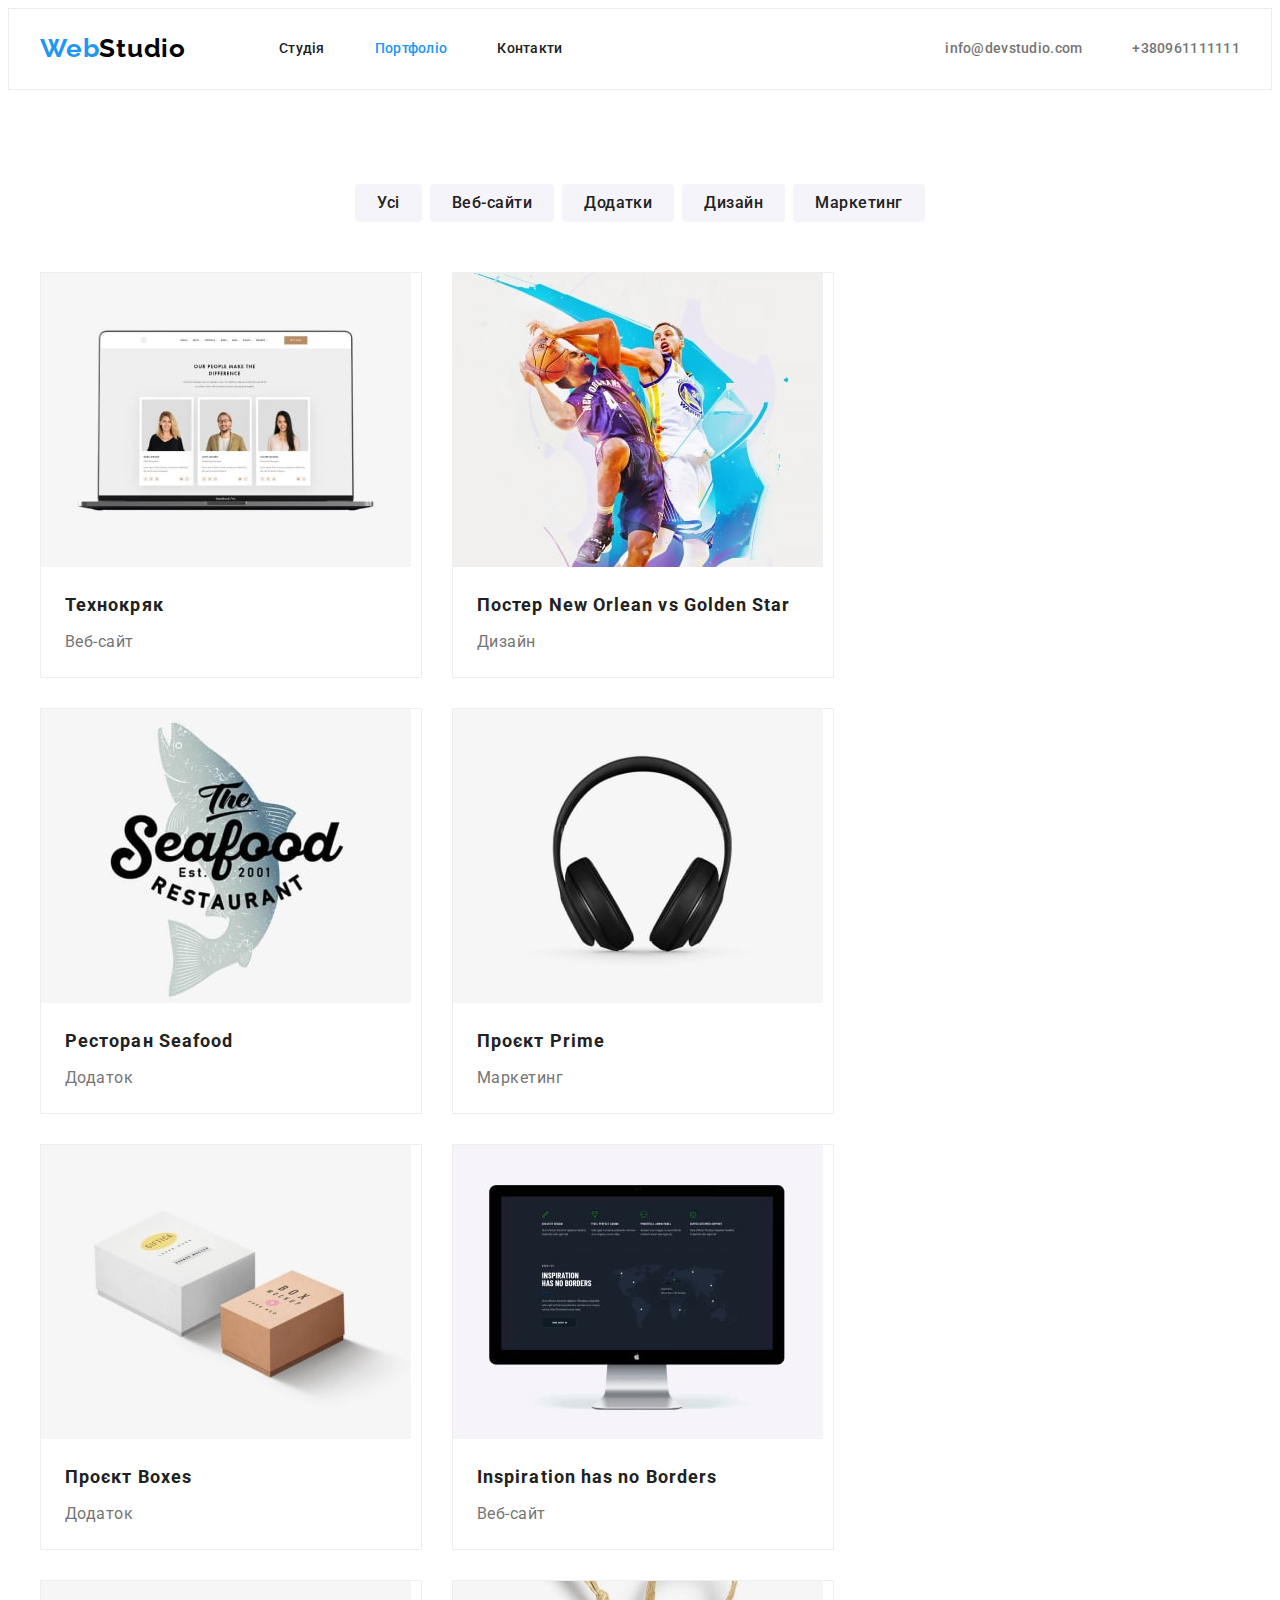
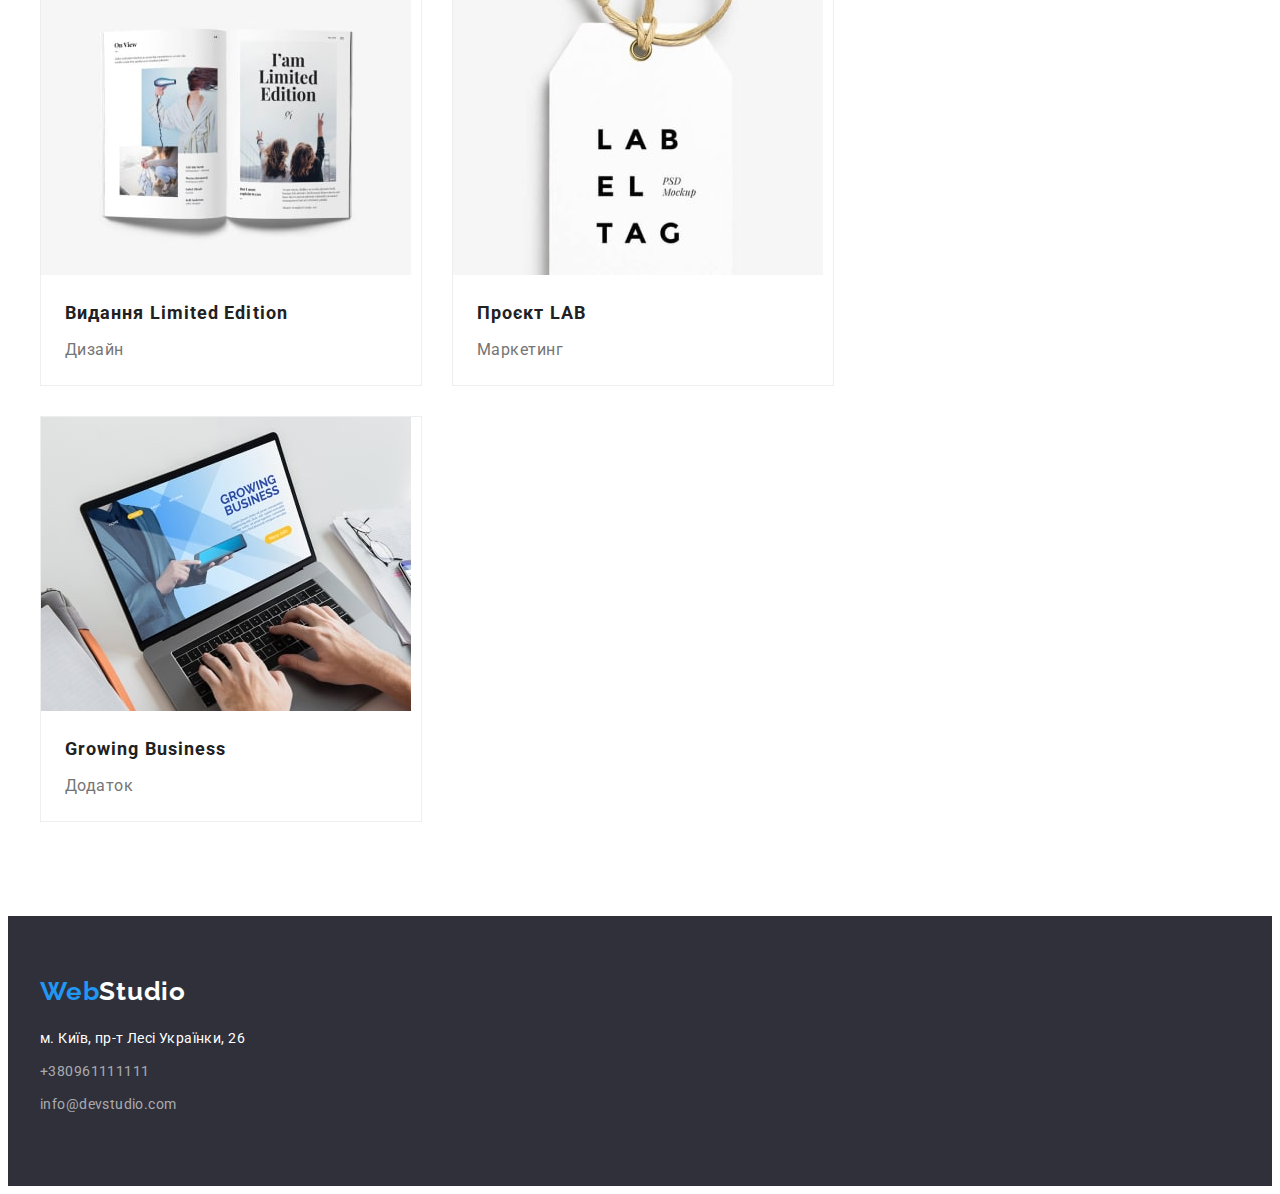
==== portfolio.html @ 2e411c05 "Склоновано файли" ====
<!DOCTYPE html>
<html lang="uk">
  <head>
    <meta charset="UTF-8" />
    <meta http-equiv="X-UA-Compatible" content="IE=edge" />
    <meta name="viewport" content="width=device-width, initial-scale=1.0" />
    <title>Document</title>
    <link rel="preconnect" href="https://fonts.googleapis.com" />
    <link rel="preconnect" href="https://fonts.gstatic.com" crossorigin />
    <link
      href="https://fonts.googleapis.com/css2?family=Raleway:wght@700&family=Roboto:wght@400;500;700;900&display=swap"
      rel="stylesheet"
    />
    <link
      rel="stylesheet"
      href="https://cdnjs.cloudflare.com/ajax/libs/modern-normalize/1.1.0/modern-normalize.min.css"
      integrity="sha512-wpPYUAdjBVSE4KJnH1VR1HeZfpl1ub8YT/NKx4PuQ5NmX2tKuGu6U/JRp5y+Y8XG2tV+wKQpNHVUX03MfMFn9Q=="
      crossorigin="anonymous"
      referrerpolicy="no-referrer"
    />
    <link rel="stylesheet" href="./css/styles.css" />
  </head>
  <body>
    <!-- HEADER -->
    <header class="header">
      <div class="container">
        <nav>
          <a href="/" class="header-logo link" lang="en"
            ><span class="logo-accent">Web</span>Studio</a
          >
          <ul class="header-list list">
            <li class="header-item">
              <a class="header-link link" href="./index.html">Студія</a>
            </li>
            <li class="header-item">
              <a class="header-link link current" href="/">Портфоліо</a>
            </li>
            <li class="header-item">
              <a class="header-link link" href="">Контакти </a>
            </li>
          </ul>
        </nav>
        <ul class="header-contacts list">
          <li class="contacts-item">
            <a class="header-link link" href="mailto:info@devstudio.com"
              >info@devstudio.com</a
            >
          </li>
          <li class="contacts-item">
            <a class="header-link link" href="tel:+380961111111"
              >+380961111111</a
            >
          </li>
        </ul>
      </div>
    </header>
    <!-- MAIN -->
    <main>
      <section class="portfolio section">
        <div class="container">
          <h1 class="visually-hidden">Портфоліо</h1>
          <ul class="filter-btn-list list">
            <li><button class="filter-btn" type="button">Усі</button></li>
            <li><button class="filter-btn" type="button">Веб-сайти</button></li>
            <li><button class="filter-btn" type="button">Додатки</button></li>
            <li><button class="filter-btn" type="button">Дизайн</button></li>
            <li><button class="filter-btn" type="button">Маркетинг</button></li>
          </ul>
          <ul class="portfolio-list list">
            <li class="portfolio-item">
              <a class="link" href="">
                <img
                  src="./images/portfolio1.jpg"
                  alt="ноутбук"
                  width="370"
                  height="294"
                />
                <div class="portfolio-content">
                  <h2 class="portfolio-title">Технокряк</h2>
                  <p class="portfolio-text">Веб-сайт</p>
                </div>
              </a>
            </li>
            <li class="portfolio-item">
              <a class="link" href="">
                <img
                  src="./images/portfolio2.jpg"
                  alt="баскетболісти"
                  width="370"
                  height="294"
                />
                <div class="portfolio-content">
                  <h2 class="portfolio-title">
                    Постер <span lang="en">New Orlean vs Golden Star</span>
                  </h2>
                  <p class="portfolio-text">Дизайн</p>
                </div>
              </a>
            </li>
            <li class="portfolio-item">
              <a class="link" href="">
                <img
                  src="./images/portfolio3.jpg"
                  alt="емблема ресторану"
                  width="370"
                  height="294"
                />
                <div class="portfolio-content">
                  <h2 class="portfolio-title">
                    Ресторан <span lang="en">Seafood</span>
                  </h2>
                  <p class="portfolio-text">Додаток</p>
                </div>
              </a>
            </li>
            <li class="portfolio-item">
              <a class="link" href="">
                <img
                  src="./images/portfolio4.jpg"
                  alt="навушники"
                  width="370"
                  height="294"
                />
                <div class="portfolio-content">
                  <h2 class="portfolio-title">
                    Проєкт <span lang="en">Prime</span>
                  </h2>
                  <p class="portfolio-text">Маркетинг</p>
                </div>
              </a>
            </li>
            <li class="portfolio-item">
              <a class="link" href="">
                <img
                  src="./images/portfolio5.jpg"
                  alt="коробки"
                  width="370"
                  height="294"
                />
                <div class="portfolio-content">
                  <h2 class="portfolio-title">
                    Проєкт <span lang="en">Boxes</span>
                  </h2>
                  <p class="portfolio-text">Додаток</p>
                </div>
              </a>
            </li>
            <li class="portfolio-item">
              <a class="link" href="">
                <img
                  src="./images/portfolio6.jpg"
                  alt="монітор"
                  width="370"
                  height="294"
                />
                <div class="portfolio-content">
                  <h2 class="portfolio-title" lang="en">
                    Inspiration has no Borders
                  </h2>
                  <p class="portfolio-text">Веб-сайт</p>
                </div>
              </a>
            </li>
            <li class="portfolio-item">
              <a class="link" href="">
                <img
                  src="./images/portfolio7.jpg"
                  alt="книга"
                  width="370"
                  height="294"
                />
                <div class="portfolio-content">
                  <h2 class="portfolio-title">
                    Видання <span lang="en">Limited Edition</span>
                  </h2>
                  <p class="portfolio-text">Дизайн</p>
                </div>
              </a>
            </li>
            <li class="portfolio-item">
              <a class="link" href="">
                <img
                  src="./images/portfolio8.jpg"
                  alt="ярлик"
                  width="370"
                  height="294"
                />
                <div class="portfolio-content">
                  <h2 class="portfolio-title">
                    Проєкт <span lang="en">LAB</span>
                  </h2>
                  <p class="portfolio-text">Маркетинг</p>
                </div>
              </a>
            </li>
            <li class="portfolio-item">
              <a class="link" href="">
                <img
                  src="./images/portfolio9.jpg"
                  alt="руки на ноутбуці"
                  width="370"
                  height="294"
                />
                <div class="portfolio-content">
                  <h2 class="portfolio-title" lang="en">Growing Business</h2>
                  <p class="portfolio-text">Додаток</p>
                </div>
              </a>
            </li>
          </ul>
        </div>
      </section>
    </main>
    <!-- FOOTER -->
    <footer class="footer">
      <div class="container">
        <a class="footer-logo link" href="/"
          ><span class="logo-accent">Web</span>Studio</a
        >
        <address class="footer-address">
          <ul class="list">
            <li class="footer-item">
              <a
                class="link"
                href="https://goo.gl/maps/n65HcsuPfZMH7TJv9"
                target="_blank"
                rel="noopener noreferrer"
                >м. Київ, пр-т Лесі Українки, 26</a
              >
            </li>
            <li class="footer-item">
              <a class="footer-contacts link" href="tel:+380961111111"
                >+380961111111</a
              >
            </li>
            <li class="footer-item">
              <a class="footer-contacts link" href="mailto:info@devstudio.com"
                >info@devstudio.com</a
              >
            </li>
          </ul>
        </address>
      </div>
    </footer>
  </body>
</html>
---- css/styles.css ----
:root {
  --main-color-light: #ffffff;
  --second-color-dark: #212121;
  --second-color-bgc: #f5f4fa;
  --main-text-color: #757575;
  --accent-bgc: #2f303a;
  --accent-color: #2196f3;
  --accent-active: #188ce8;
  --main-font: "Roboto", sans-serif;
}

p,
h1,
h2,
h3,
h4,
h5,
h6 {
  margin: 0;
}

ul {
  margin: 0;
  padding-left: 0;
  list-style: none;
}

img {
  display: block;
  max-width: 100%;
  height: auto;
}

.container {
  width: 1200px;
  padding-left: 15px;
  padding-right: 15px;
  margin: 0 auto;
}

body {
  font-family: var(--main-font);
  font-size: 14px;
  color: var(--main-text-color);
  background-color: var(--main-color-light);
}

.list {
  list-style: none;
}

.link {
  text-decoration: none;
  color: inherit;
}

.visually-hidden {
  position: absolute;
  white-space: nowrap;
  width: 1px;
  height: 1px;
  overflow: hidden;
  border: 0;
  padding: 0;
  clip: rect(0 0 0 0);
  clip-path: inset(50%);
  margin: -1px;
}

.btn {
  font-family: inherit;
  font-weight: 700;
  font-size: 16px;
  line-height: 1.88;
  letter-spacing: 0.06em;
  color: var(--main-color-light);
  background-color: var(--accent-color);
  border: none;
  cursor: pointer;
}

.btn:focus,
.btn:hover {
  background-color: var(--accent-active);
}

/* .btn:active {
  background-color: var(--accent-active);
} */

.filter-btn {
  padding: 6px 22px;
  font-family: inherit;
  font-weight: 500;
  font-size: 16px;
  line-height: 1.63;
  text-align: center;
  letter-spacing: 0.03em;
  color: var(--second-color-dark);
  background-color: var(--second-color-bgc);
  border: none;
  border-radius: 4px;
  cursor: pointer;
}

.filter-btn:focus,
.filter-btn:hover {
  box-shadow: 0px 3px 1px rgba(0, 0, 0, 0.1), 0px 1px 2px rgba(0, 0, 0, 0.08),
    0px 2px 2px rgba(0, 0, 0, 0.12);
  background-color: var(--accent-color);
  color: var(--main-color-light);
}

.section {
  padding: 94px 0;
}

/*-------------------------- HEADER --------------------------*/

.header {
  /* padding: 24px 0 25px 0; */
  border: 1px solid #ececec;
}

.header .container {
  display: flex;
  align-items: center;
}

.container nav {
  display: flex;
  align-items: center;
}

.header-logo {
  margin-right: 93px;
  padding: 24px 0 25px;
  font-family: "Raleway", sans-serif;
  font-weight: 700;
  font-size: 26px;
  line-height: 1.19;
  letter-spacing: 0.03em;
  color: black;
}

.logo-accent {
  color: var(--accent-color);
}

.header-list {
  display: flex;
  gap: 50px;
}

.header-link {
  padding: 32px 0;
}

.header-link:hover,
.header-link:focus {
  color: var(--accent-color);
}

.header-item {
  font-weight: 500;
  line-height: 1.14;
  letter-spacing: 0.02em;
  color: var(--second-color-dark);
}

.header-contacts {
  display: flex;
  gap: 50px;
  margin-left: auto;
}

.contacts-item {
  font-weight: 500;
  line-height: 1.14;
  letter-spacing: 0.02em;
}

.header-list .current {
  color: var(--accent-color);
}

/*-------------------------- HERO --------------------------*/

.hero {
  background-color: var(--accent-bgc);
  padding: 200px 0px;
  text-align: center;
}

.hero-title {
  font-weight: 900;
  font-size: 44px;
  line-height: 1.36;
  text-align: center;
  letter-spacing: 0.06em;
  text-transform: uppercase;
  color: var(--main-color-light);
  max-width: 696px;
  margin: 0 auto 30px;
}

.hero-btn {
  display: inline-block;
  padding: 10px 32px;
  background: #2196f3;
  box-shadow: 0px 4px 4px rgba(0, 0, 0, 0.15);
  border-radius: 4px;
}

/*-------------------------- BENEFITS --------------------------*/

.benefits-title {
  font-size: 14px;
  line-height: 1.14;
  letter-spacing: 0.03em;
  text-transform: uppercase;
  color: var(--second-color-dark);
}

.benefits-list {
  display: flex;
  gap: 30px;
}

.benefits-title {
  margin-bottom: 10px;
}

.benefits-items {
  width: calc((100% - 90px) / 4);
  line-height: 1.71;
  letter-spacing: 0.03em;
}

/*-------------------------- SERVICES --------------------------*/

.services {
  padding-bottom: 94px;
}

.section-title {
  font-size: 36px;
  line-height: 1.66;
  text-align: center;
  letter-spacing: 0.03em;
  color: var(--second-color-dark);
  padding-bottom: 50px;
}

.section-list {
  display: flex;
  gap: 30px;
}

/*-------------------------- TEAM --------------------------*/

.team {
  background-color: var(--second-color-bgc);
}

.team-item-content {
  padding: 30px;
}

.team-list {
  display: flex;
  gap: 30px;
}

.team-title {
  margin-bottom: 10px;
  font-weight: 500;
  font-size: 16px;
  line-height: 1.19;
  letter-spacing: 0.03em;
  text-align: center;
  color: var(--second-color-dark);
}

.team-text {
  text-align: center;
}

.team-item {
  background-color: #ffffff;
  box-shadow: 0px 1px 3px rgba(0, 0, 0, 0.12), 0px 1px 1px rgba(0, 0, 0, 0.14),
    0px 2px 1px rgba(0, 0, 0, 0.2);
  border-radius: 0px 0px 4px 4px;
}

/*-------------------------- FOOTER --------------------------*/

.footer {
  background-color: var(--accent-bgc);
  padding: 60px 0;
}

.footer-logo {
  display: inline-block;
  font-family: "Raleway", sans-serif;
  font-weight: 700;
  font-size: 26px;
  line-height: 1.19;
  letter-spacing: 0.03em;
  color: #ffffff;
  margin-bottom: 20px;
}

.footer-item {
  margin-bottom: 9px;
}

.footer-address {
  font-style: normal;
  line-height: 1.71;
  letter-spacing: 0.03em;
  color: #ffffff;
}

.footer-contacts {
  color: rgba(255, 255, 255, 0.6);
}

.footer-list .link:hover,
.footer-list .link:focus {
  color: var(--accent-color);
}

/*-------------------------- PORTFOLIO --------------------------*/

.filter-btn-list {
  display: flex;
  justify-content: center;
  gap: 8px;
  margin-bottom: 50px;
}

.portfolio-list {
  display: flex;
  flex-wrap: wrap;
  gap: 30px;
}

.portfolio-item {
  width: calc((100% - 60px) / 3);

  border: 1px solid #eeeeee;
}

.portfolio-content {
  padding: 20px 24px;
}

.portfolio-title {
  margin-bottom: 4px;
  font-size: 18px;
  line-height: 2;
  letter-spacing: 0.06em;
  color: var(--second-color-dark);
}

.portfolio-text {
  font-size: 16px;
  line-height: 1.88;
  letter-spacing: 0.03em;
}
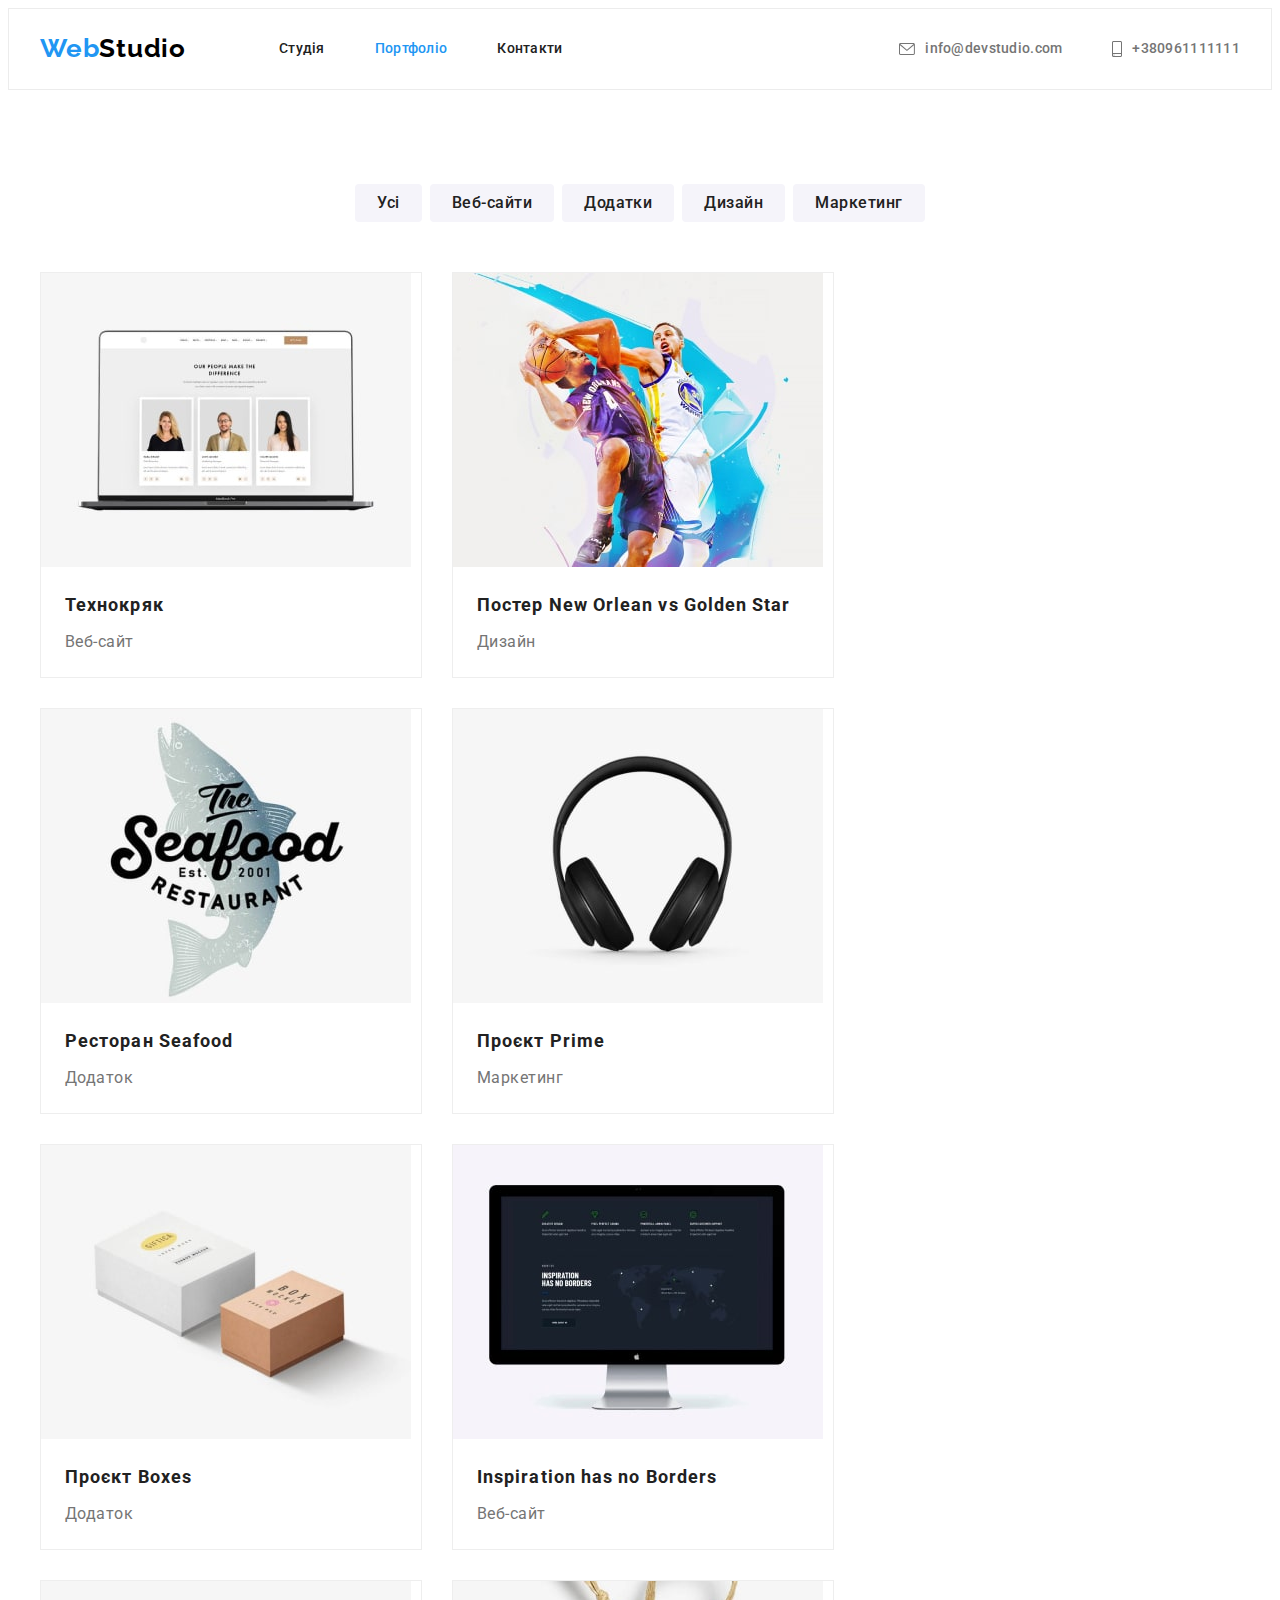
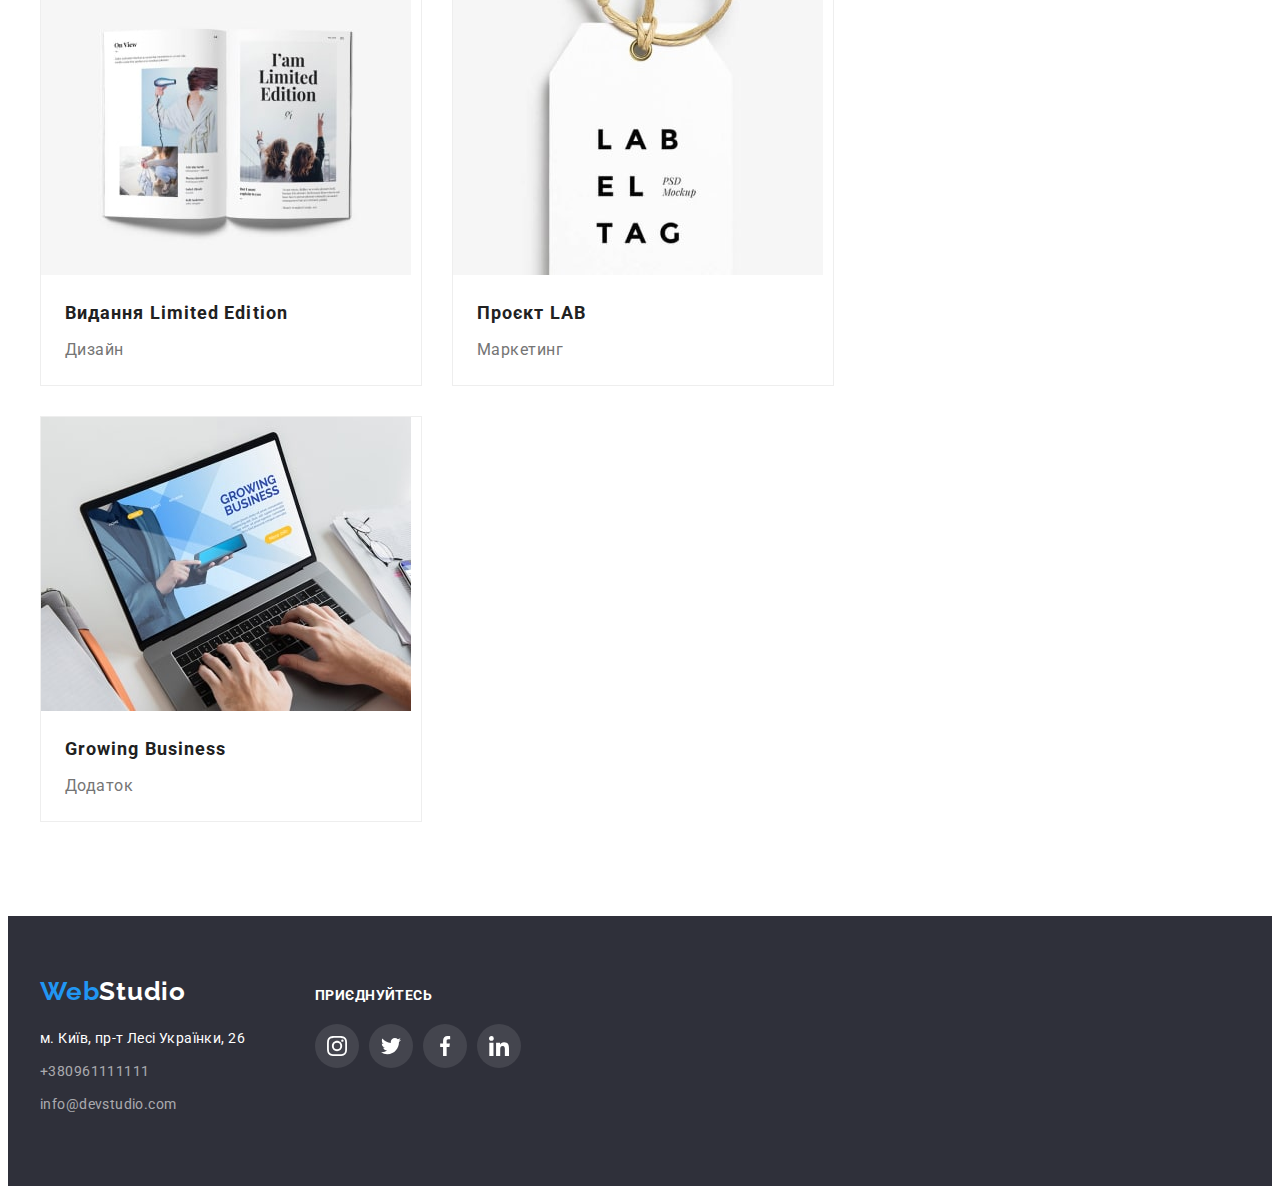
==== commit 70d54c45: "Додано усе по ДЗ" ====
--- a/portfolio.html
+++ b/portfolio.html
@@ -24,7 +24,7 @@
     <!-- HEADER -->
     <header class="header">
       <div class="container">
-        <nav>
+        <nav class="nav">
           <a href="/" class="header-logo link" lang="en"
             ><span class="logo-accent">Web</span>Studio</a
           >
@@ -33,7 +33,9 @@
               <a class="header-link link" href="./index.html">Студія</a>
             </li>
             <li class="header-item">
-              <a class="header-link link current" href="/">Портфоліо</a>
+              <a class="header-link link current" href="./portfolio.html"
+                >Портфоліо</a
+              >
             </li>
             <li class="header-item">
               <a class="header-link link" href="">Контакти </a>
@@ -42,14 +44,20 @@
         </nav>
         <ul class="header-contacts list">
           <li class="contacts-item">
-            <a class="header-link link" href="mailto:info@devstudio.com"
-              >info@devstudio.com</a
-            >
+            <a class="header-link link" href="mailto:info@devstudio.com">
+              <svg class="icon" width="16" height="12">
+                <use href="./images/sprite.svg#envelope"></use>
+              </svg>
+              info@devstudio.com
+            </a>
           </li>
           <li class="contacts-item">
-            <a class="header-link link" href="tel:+380961111111"
-              >+380961111111</a
-            >
+            <a class="header-link link" href="tel:+380961111111">
+              <svg class="icon" width="10" height="16">
+                <use href="./images/sprite.svg#smartphone"></use>
+              </svg>
+              +380961111111
+            </a>
           </li>
         </ul>
       </div>
@@ -214,32 +222,67 @@
     <!-- FOOTER -->
     <footer class="footer">
       <div class="container">
-        <a class="footer-logo link" href="/"
-          ><span class="logo-accent">Web</span>Studio</a
-        >
-        <address class="footer-address">
-          <ul class="list">
-            <li class="footer-item">
-              <a
-                class="link"
-                href="https://goo.gl/maps/n65HcsuPfZMH7TJv9"
-                target="_blank"
-                rel="noopener noreferrer"
-                >м. Київ, пр-т Лесі Українки, 26</a
-              >
-            </li>
-            <li class="footer-item">
-              <a class="footer-contacts link" href="tel:+380961111111"
-                >+380961111111</a
-              >
-            </li>
-            <li class="footer-item">
-              <a class="footer-contacts link" href="mailto:info@devstudio.com"
-                >info@devstudio.com</a
-              >
-            </li>
-          </ul>
-        </address>
+        <div class="footer-container">
+          <a class="footer-logo link" href="/"
+            ><span class="logo-accent">Web</span>Studio</a
+          >
+          <address class="footer-address">
+            <ul class="list">
+              <li class="footer-item">
+                <a
+                  class="link"
+                  href="https://goo.gl/maps/n65HcsuPfZMH7TJv9"
+                  target="_blank"
+                  rel="noopener noreferrer"
+                  >м. Київ, пр-т Лесі Українки, 26</a
+                >
+              </li>
+              <li class="footer-item">
+                <a class="footer-contacts link" href="tel:+380961111111"
+                  >+380961111111</a
+                >
+              </li>
+              <li class="footer-item">
+                <a class="footer-contacts link" href="mailto:info@devstudio.com"
+                  >info@devstudio.com</a
+                >
+              </li>
+            </ul>
+          </address>
+        </div>
+        <div class="footer-social">
+          <p class="footer-social-title">Приєднуйтесь</p>
+          <ul class="footer-social-list list">
+            <li class="footer-social-item">
+              <a href="" class="footer-social-link link">
+                <svg class="footer-social-icon" width="20" height="20">
+                  <use href="./images/sprite.svg#instagram"></use>
+                </svg>
+              </a>
+            </li>
+            <li class="footer-social-item">
+              <a href="" class="footer-social-link link">
+                <svg class="footer-social-icon" width="20" height="20">
+                  <use href="./images/sprite.svg#twitter"></use>
+                </svg>
+              </a>
+            </li>
+            <li class="footer-social-item">
+              <a href="" class="footer-social-link link">
+                <svg class="footer-social-icon" width="20" height="20">
+                  <use href="./images/sprite.svg#facebook"></use>
+                </svg>
+              </a>
+            </li>
+            <li class="footer-social-item">
+              <a href="" class="footer-social-link link">
+                <svg class="footer-social-icon" width="20" height="20">
+                  <use href="./images/sprite.svg#linkedin"></use>
+                </svg>
+              </a>
+            </li>
+          </ul>
+        </div>
       </div>
     </footer>
   </body>
--- a/css/styles.css
+++ b/css/styles.css
@@ -153,6 +153,7 @@
 }
 
 .header-link {
+  display: flex;
   padding: 32px 0;
 }
 
@@ -184,12 +185,27 @@
   color: var(--accent-color);
 }
 
+.contacts-item .header-link {
+  display: flex;
+  align-items: center;
+  justify-content: center;
+}
+
 /*-------------------------- HERO --------------------------*/
 
 .hero {
   background-color: var(--accent-bgc);
   padding: 200px 0px;
   text-align: center;
+  background-image: linear-gradient(
+      rgba(47, 48, 58, 0.4),
+      rgba(47, 48, 58, 0.4)
+    ),
+    url(../images/hero.jpg);
+  background-color: #c4c4c4;
+  background-repeat: no-repeat;
+  background-position: center;
+  background-size: cover;
 }
 
 .hero-title {
@@ -237,6 +253,31 @@
   letter-spacing: 0.03em;
 }
 
+.benefits-items::before {
+  content: "";
+  display: block;
+  background-color: var(--second-color-bgc);
+  background-repeat: no-repeat;
+  background-position: center;
+  width: 270px;
+  height: 120px;
+  border-radius: 4px;
+  margin-bottom: 30px;
+}
+
+.benefits-items:nth-child(1)::before {
+  background-image: url("../images/antenna.svg");
+}
+.benefits-items:nth-child(2)::before {
+  background-image: url("../images/clock.svg");
+}
+.benefits-items:nth-child(3)::before {
+  background-image: url("../images/diagram.svg");
+}
+.benefits-items:nth-child(4)::before {
+  background-image: url("../images/astronaut.svg");
+}
+
 /*-------------------------- SERVICES --------------------------*/
 
 .services {
@@ -264,7 +305,7 @@
 }
 
 .team-item-content {
-  padding: 30px;
+  padding: 30px 32px;
 }
 
 .team-list {
@@ -284,6 +325,7 @@
 
 .team-text {
   text-align: center;
+  margin-bottom: 16px;
 }
 
 .team-item {
@@ -293,11 +335,69 @@
   border-radius: 0px 0px 4px 4px;
 }
 
+.team-social-list {
+  display: flex;
+  gap: 10px;
+  justify-content: center;
+}
+
+.team-social-link {
+  width: 44px;
+  height: 44px;
+  border-radius: 50%;
+  background-color: inherit;
+  display: flex;
+  align-items: center;
+  justify-content: center;
+  fill: #afb1b8;
+}
+
+.team-social-link:hover,
+.team-social-link:focus {
+  background-color: var(--accent-color);
+  fill: var(--main-color-light);
+}
+
+/*-------------------------- CLIENTS --------------------------*/
+
+.clients-list {
+  display: flex;
+  gap: 30px;
+  width: 100%;
+}
+
+.clients-list-item {
+  width: calc((100% - 150px + 12px) / 6);
+  display: flex;
+}
+
+.clients-link {
+  width: 100%;
+  height: 92px;
+  border: 1px solid #afb1b8;
+  border-radius: 4px;
+  fill: #afb1b8;
+  display: flex;
+  align-items: center;
+  justify-content: center;
+}
+
+.clients-link:hover,
+.clients-link:focus {
+  fill: var(--accent-color);
+  border-color: var(--accent-color);
+}
+
 /*-------------------------- FOOTER --------------------------*/
 
 .footer {
   background-color: var(--accent-bgc);
   padding: 60px 0;
+}
+
+.footer .container {
+  display: flex;
+  align-items: baseline;
 }
 
 .footer-logo {
@@ -331,6 +431,48 @@
   color: var(--accent-color);
 }
 
+.footer-social {
+  display: block;
+  width: 206px;
+  margin-left: 70px;
+}
+
+.footer-social-title {
+  font-weight: 700;
+  font-size: 14px;
+  line-height: 1.14;
+  letter-spacing: 0.03em;
+  text-transform: uppercase;
+  color: #ffffff;
+  margin-bottom: 20px;
+}
+.footer-social-list {
+  display: flex;
+  gap: 10px;
+  justify-content: center;
+}
+
+.footer-social-link {
+  width: 44px;
+  height: 44px;
+  border-radius: 50%;
+  background-color: rgba(255, 255, 255, 0.1);
+  display: flex;
+  align-items: center;
+  justify-content: center;
+  fill: #ffffff;
+}
+
+.footer-social-link:hover,
+.footer-social-link:focus {
+  background-color: var(--accent-active);
+}
+
+.footer-social-icon {
+  width: 20;
+  height: 20;
+}
+
 /*-------------------------- PORTFOLIO --------------------------*/
 
 .filter-btn-list {
@@ -348,8 +490,11 @@
 
 .portfolio-item {
   width: calc((100% - 60px) / 3);
-
   border: 1px solid #eeeeee;
+}
+.portfolio-item:hover {
+  box-shadow: 0px 1px 1px rgba(0, 0, 0, 0.12), 0px 4px 4px rgba(0, 0, 0, 0.06),
+    1px 4px 6px rgba(0, 0, 0, 0.16);
 }
 
 .portfolio-content {
@@ -369,3 +514,8 @@
   line-height: 1.88;
   letter-spacing: 0.03em;
 }
+
+.icon {
+  fill: currentColor;
+  margin-right: 10px;
+}
